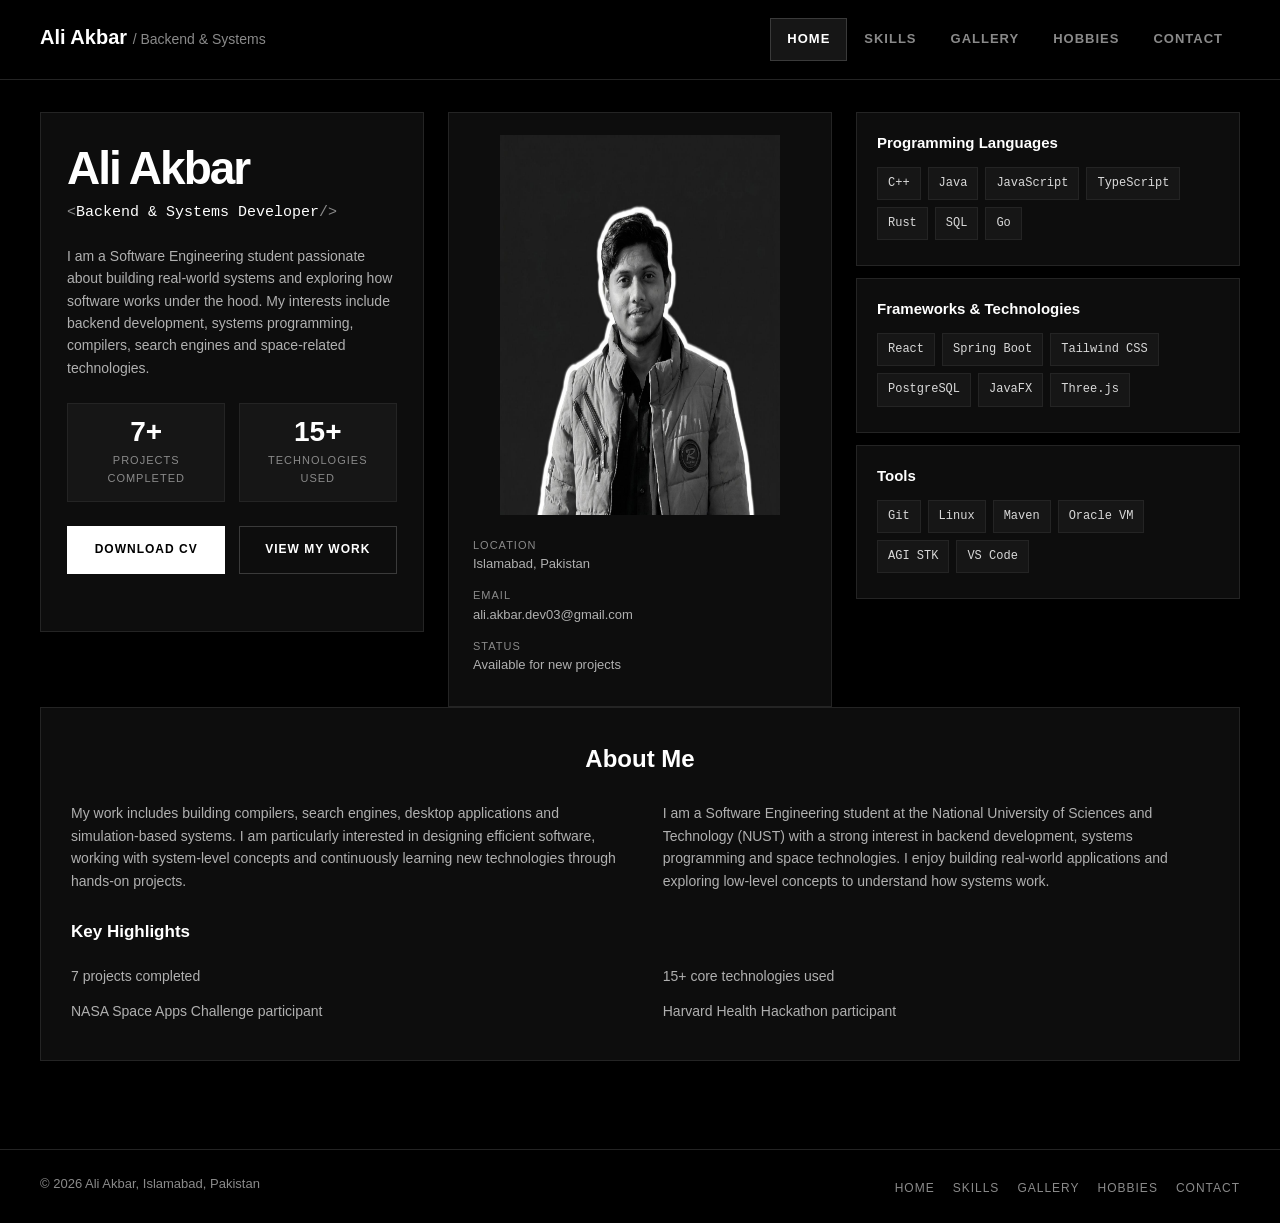
==== index.html @ ae9a6fcc "Personal portfolio with external CSS, float layout and GitHub Pages structure" ====
<!DOCTYPE html>
<html lang="en">
<head>
  <meta charset="UTF-8">
  <meta name="viewport" content="width=device-width, initial-scale=1.0">
  <title>Ali Akbar, Backend and Systems Developer</title>
  <meta name="description" content="Portfolio of Ali Akbar, a Software Engineering student at NUST working on backend systems, compilers, search engines and space technologies.">
  <meta name="author" content="Ali Akbar">
  <link rel="icon" href="images/favicon.png">
  <link rel="stylesheet" href="css/style.css">
</head>
<body>

  <header class="site-header">
    <div class="container clearfix">
      <a class="site-title" href="index.html">Ali Akbar <span>/ Backend &amp; Systems</span></a>
      <nav>
        <ul class="nav-menu">
          <li><a href="index.html" class="active">Home</a></li>
          <li><a href="skills.html">Skills</a></li>
          <li><a href="gallery.html">Gallery</a></li>
          <li><a href="hobbies.html">Hobbies</a></li>
          <li><a href="contact.html">Contact</a></li>
        </ul>
      </nav>
    </div>
  </header>

  <div class="main">
    <div class="container">

      <div class="clearfix">

        <div class="card hero-col hero-intro">
          <h1 class="hero-name">Ali Akbar</h1>
          <p class="hero-role">
            <span class="bracket">&lt;</span>Backend &amp; Systems Developer<span class="bracket">/&gt;</span>
          </p>
          <p class="hero-about">
            I am a Software Engineering student passionate about building real-world systems and exploring how
            software works under the hood. My interests include backend development, systems programming,
            compilers, search engines and space-related technologies.
          </p>

          <div class="clearfix">
            <div class="stat-box">
              <span class="stat-number">7+</span>
              <span class="stat-caption">Projects Completed</span>
            </div>
            <div class="stat-box stat-box-last">
              <span class="stat-number">15+</span>
              <span class="stat-caption">Technologies Used</span>
            </div>
          </div>

          <div class="hero-buttons clearfix">
            <a class="btn btn-solid" href="assets/resume.pdf" target="_blank">Download CV</a>
            <a class="btn btn-hollow btn-last" href="gallery.html">View My Work</a>
          </div>
        </div>

        <div class="card hero-col">
          <div class="photo-frame">
            <img src="images/profile.jpg" alt="Photograph of Ali Akbar" width="280" height="380">
          </div>
          <ul class="fact-list">
            <li>
              <span class="fact-label">Location</span>
              Islamabad, Pakistan
            </li>
            <li>
              <span class="fact-label">Email</span>
              <a href="mailto:ali.akbar.dev03@gmail.com">ali.akbar.dev03@gmail.com</a>
            </li>
            <li>
              <span class="fact-label">Status</span>
              Available for new projects
            </li>
          </ul>
        </div>

        <div class="hero-col hero-col-last">
        <div class="card skill-box">
          <h3>Programming Languages</h3>
          <ul class="tag-list clearfix">
            <li>C++</li>
            <li>Java</li>
            <li>JavaScript</li>
            <li>TypeScript</li>
            <li>Rust</li>
            <li>SQL</li>
            <li>Go</li>
          </ul>
        </div>
        <div class="card skill-box">
          <h3>Frameworks &amp; Technologies</h3>
          <ul class="tag-list clearfix">
            <li>React</li>
            <li>Spring Boot</li>
            <li>Tailwind CSS</li>
            <li>PostgreSQL</li>
            <li>JavaFX</li>
            <li>Three.js</li>
          </ul>
        </div>
        <div class="card skill-box skill-box-last">
          <h3>Tools</h3>
          <ul class="tag-list clearfix">
            <li>Git</li>
            <li>Linux</li>
            <li>Maven</li>
            <li>Oracle VM</li>
            <li>AGI STK</li>
            <li>VS Code</li>
          </ul>
        </div>
        </div>

      </div>

      <div class="card about-card">
        <h2>About Me</h2>

        <div class="clearfix">
          <p class="about-col">
            My work includes building compilers, search engines, desktop applications and simulation-based
            systems. I am particularly interested in designing efficient software, working with system-level
            concepts and continuously learning new technologies through hands-on projects.
          </p>
          <p class="about-col about-col-last">
            I am a Software Engineering student at the National University of Sciences and Technology (NUST)
            with a strong interest in backend development, systems programming and space technologies. I enjoy
            building real-world applications and exploring low-level concepts to understand how systems work.
          </p>
        </div>

        <h3 class="about-sub">Key Highlights</h3>
        <ul class="highlight-list clearfix">
          <li>7 projects completed</li>
          <li>15+ core technologies used</li>
          <li>NASA Space Apps Challenge participant</li>
          <li>Harvard Health Hackathon participant</li>
        </ul>
      </div>


    </div>
  </div>

  <footer class="site-footer">
    <div class="container clearfix">
      <p class="footer-text">&copy; 2026 Ali Akbar, Islamabad, Pakistan</p>
      <ul class="footer-links">
          <li><a href="index.html">Home</a></li>
          <li><a href="skills.html">Skills</a></li>
          <li><a href="gallery.html">Gallery</a></li>
          <li><a href="hobbies.html">Hobbies</a></li>
          <li><a href="contact.html">Contact</a></li>
      </ul>
    </div>
  </footer>

</body>
</html>
---- css/style.css ----
/* Personal Portfolio
   Ali Akbar - 512234 - Section SE-15-A
   CS344 Web Engineering, Lab 3 */

/* Reset And Base */

* {
  margin: 0;
  padding: 0;
  box-sizing: border-box;
}

body {
  background-color: #000000;
  color: #e8e8e8;
  font-family: "Segoe UI", Tahoma, Helvetica, Arial, sans-serif;
  font-size: 16px;
  line-height: 1.6;
}

a {
  color: #ffffff;
}

img {
  display: block;
  max-width: 100%;
}

.clearfix::after {
  content: "";
  display: block;
  clear: both;
}

.container {
  width: 94%;
  max-width: 1200px;
  margin: 0 auto;
}


/* Horizontal Navigation Menu */

.site-header {
  background-color: #000000;
  border-bottom: 1px solid #242424;
  padding: 18px 0;
}

.site-title {
  float: left;
  font-size: 20px;
  font-weight: bold;
  color: #ffffff;
  text-decoration: none;
  line-height: 38px;
}

.site-title span {
  color: #8a8a8a;
  font-size: 14px;
  font-weight: normal;
}

.nav-menu {
  float: right;
  list-style-type: none;
}

.nav-menu li {
  float: left;
}

.nav-menu li a {
  display: block;
  padding: 10px 16px;
  font-size: 13px;
  font-weight: bold;
  letter-spacing: 1px;
  text-transform: uppercase;
  color: #8a8a8a;
  text-decoration: none;
  border: 1px solid transparent;
}

.nav-menu li a:hover {
  color: #ffffff;
}

.nav-menu li a.active {
  color: #ffffff;
  background-color: #161616;
  border-color: #3a3a3a;
}


/* Shared Building Blocks */

.main {
  padding: 32px 0 48px 0;
}

.card {
  background-color: #0d0d0d;
  border: 1px solid #242424;
}

.panel {
  background-color: #0a0a0a;
  border: 1px solid #242424;
  padding: 44px 28px;
  margin-bottom: 24px;
}

.page-head {
  padding: 40px 32px;
  margin-bottom: 24px;
}

.page-head h1 {
  font-size: 44px;
  font-weight: bold;
  color: #ffffff;
  letter-spacing: -1px;
  margin-bottom: 12px;
}

.page-head p {
  font-size: 16px;
  color: #b0b0b0;
  max-width: 680px;
}

.section-title {
  font-size: 26px;
  font-weight: bold;
  color: #ffffff;
  margin-bottom: 26px;
}

.btn {
  display: inline-block;
  padding: 13px 22px;
  font-size: 12px;
  font-weight: bold;
  letter-spacing: 1px;
  text-transform: uppercase;
  text-decoration: none;
  text-align: center;
  border: 1px solid #3a3a3a;
}

.btn-solid {
  background-color: #ffffff;
  color: #000000;
  border-color: #ffffff;
}

.btn-hollow {
  background-color: transparent;
  color: #ffffff;
}

.btn-hollow:hover {
  background-color: #161616;
}

.tag-list {
  list-style-type: none;
}

.tag-list li {
  float: left;
  margin: 0 7px 7px 0;
  padding: 6px 10px;
  font-family: "Courier New", Courier, monospace;
  font-size: 12px;
  color: #d9d9d9;
  background-color: #161616;
  border: 1px solid #242424;
}


/* Home Page */

.hero-col {
  float: left;
  width: 32%;
  min-height: 520px;
  margin-right: 2%;
}

.hero-col-last {
  margin-right: 0;
}

.hero-intro {
  padding: 32px 26px;
}

.hero-name {
  font-size: 46px;
  font-weight: bold;
  color: #ffffff;
  line-height: 1;
  letter-spacing: -2px;
  margin-bottom: 10px;
}

.hero-role {
  font-family: "Courier New", Courier, monospace;
  font-size: 15px;
  color: #ffffff;
  margin-bottom: 20px;
}

.hero-role .bracket {
  color: #8a8a8a;
}

.hero-about {
  font-size: 14px;
  color: #b0b0b0;
  margin-bottom: 24px;
}

.stat-box {
  float: left;
  width: 48%;
  margin-right: 4%;
  padding: 14px 10px;
  text-align: center;
  background-color: #161616;
  border: 1px solid #242424;
}

.stat-box-last {
  margin-right: 0;
}

.stat-number {
  display: block;
  font-size: 28px;
  font-weight: bold;
  color: #ffffff;
  line-height: 1;
}

.stat-caption {
  display: block;
  margin-top: 6px;
  font-size: 11px;
  letter-spacing: 1px;
  text-transform: uppercase;
  color: #8a8a8a;
}

.hero-buttons {
  margin-top: 24px;
}

.hero-buttons .btn {
  float: left;
  width: 48%;
  margin-right: 4%;
}

.hero-buttons .btn-last {
  margin-right: 0;
}

.photo-frame {
  padding: 22px 22px 10px 22px;
  text-align: center;
}

.photo-frame img {
  margin: 0 auto;
  width: 100%;
  max-width: 280px;
}

.fact-list {
  list-style-type: none;
  padding: 6px 24px 24px 24px;
}

.fact-list li {
  font-size: 13px;
  color: #b0b0b0;
  padding: 6px 0;
}

.fact-list li a {
  color: #b0b0b0;
  text-decoration: none;
}

.fact-list li a:hover {
  color: #ffffff;
}

.fact-label {
  display: block;
  font-size: 11px;
  letter-spacing: 1px;
  text-transform: uppercase;
  color: #8a8a8a;
}

.skill-box {
  padding: 18px 20px;
  margin-bottom: 12px;
}

.skill-box-last {
  margin-bottom: 0;
}

.skill-box h3 {
  font-size: 15px;
  color: #ffffff;
  margin-bottom: 12px;
}

.about-card {
  padding: 32px 30px;
}

.about-card h2 {
  font-size: 24px;
  color: #ffffff;
  text-align: center;
  margin-bottom: 24px;
}

.about-col {
  float: left;
  width: 48%;
  margin-right: 4%;
  font-size: 14px;
  color: #b0b0b0;
}

.about-col-last {
  margin-right: 0;
}

.about-sub {
  clear: both;
  padding-top: 26px;
  font-size: 17px;
  color: #ffffff;
  margin-bottom: 14px;
}

.highlight-list {
  list-style-type: none;
}

.highlight-list li {
  float: left;
  width: 48%;
  margin-right: 4%;
  padding: 6px 0;
  font-size: 14px;
  color: #b0b0b0;
}

.highlight-list li:nth-child(even) {
  margin-right: 0;
}


/* Skills Page */

.skill-panel {
  float: left;
  width: 49%;
  margin: 0 2% 22px 0;
  padding: 26px 24px;
}

.skill-panel-right {
  margin-right: 0;
}

.skill-panel h2 {
  font-size: 19px;
  color: #ffffff;
  margin-bottom: 20px;
}

.meter {
  margin-bottom: 16px;
}

.meter-name {
  float: left;
  font-size: 14px;
  font-weight: bold;
  color: #ffffff;
}

.meter-level {
  float: right;
  font-family: "Courier New", Courier, monospace;
  font-size: 11px;
  letter-spacing: 1px;
  text-transform: uppercase;
  color: #8a8a8a;
}

.meter-track {
  clear: both;
  height: 8px;
  margin-top: 8px;
  background-color: #161616;
  border: 1px solid #242424;
}

.meter-fill {
  height: 100%;
  background-color: #ffffff;
}

.fill-55 { width: 55%; }
.fill-60 { width: 60%; }
.fill-65 { width: 65%; }
.fill-70 { width: 70%; }
.fill-75 { width: 75%; }
.fill-80 { width: 80%; }
.fill-85 { width: 85%; }
.fill-90 { width: 90%; }


/* Gallery Page */

.gallery-item {
  float: left;
  width: 32%;
  margin: 0 2% 22px 0;
}

.gallery-item:nth-child(3n) {
  margin-right: 0;
}

.gallery-item:nth-child(3n + 1) {
  clear: left;
}

.gallery-item img {
  width: 100%;
  height: 190px;
  object-fit: cover;
  border-bottom: 1px solid #242424;
}

.gallery-caption {
  padding: 20px;
}

.gallery-category {
  font-family: "Courier New", Courier, monospace;
  font-size: 11px;
  letter-spacing: 2px;
  text-transform: uppercase;
  color: #8a8a8a;
  margin-bottom: 8px;
}

.gallery-caption h2 {
  font-size: 17px;
  color: #ffffff;
  margin-bottom: 10px;
}

.gallery-caption p {
  font-size: 13px;
  color: #b0b0b0;
  margin-bottom: 16px;
}

.gallery-links {
  list-style-type: none;
}

.gallery-links li {
  float: left;
  margin: 0 8px 8px 0;
}

.gallery-links li a {
  display: block;
  padding: 8px 12px;
  font-size: 11px;
  font-weight: bold;
  letter-spacing: 1px;
  text-transform: uppercase;
  color: #ffffff;
  text-decoration: none;
  border: 1px solid #3a3a3a;
}

.gallery-links li a:hover {
  background-color: #161616;
}


/* Hobbies Page */

.hobby {
  clear: both;
  padding: 28px 26px;
  margin-bottom: 24px;
}

.hobby-body {
  overflow: hidden;
}

.hobby h2 {
  font-size: 26px;
  color: #ffffff;
  margin-bottom: 14px;
}

.hobby-photo-left {
  float: left;
  width: 42%;
  margin: 4px 26px 14px 0;
}

.hobby-photo-right {
  float: right;
  width: 42%;
  margin: 4px 0 14px 26px;
}

.hobby-photo-left img,
.hobby-photo-right img {
  width: 100%;
  height: 340px;
  object-fit: cover;
  border: 1px solid #242424;
}

.hobby p {
  font-size: 14px;
  color: #b0b0b0;
  margin-bottom: 14px;
}

.hobby-facts {
  list-style-type: none;
  margin-top: 6px;
}

.hobby-facts li {
  font-size: 13px;
  color: #b0b0b0;
  padding: 7px 0;
  border-top: 1px solid #242424;
}

.hobby-facts strong {
  color: #ffffff;
}


/* Contact Page */

.contact-card {
  width: 72%;
  margin: 0 auto;
  padding: 34px 32px;
}

.contact-card h2 {
  font-size: 28px;
  color: #ffffff;
  margin-bottom: 10px;
}

.contact-lead {
  font-size: 15px;
  color: #b0b0b0;
  margin-bottom: 26px;
}

.contact-detail {
  float: left;
  width: 48%;
  margin: 0 4% 20px 0;
}

.contact-detail-right {
  margin-right: 0;
}

.contact-detail h3 {
  font-size: 12px;
  letter-spacing: 1px;
  text-transform: uppercase;
  color: #ffffff;
  margin-bottom: 4px;
}

.contact-detail p,
.contact-detail a {
  font-size: 14px;
  color: #b0b0b0;
  text-decoration: none;
}

.contact-detail a:hover {
  color: #ffffff;
}

.contact-cv {
  clear: both;
  display: block;
  width: 100%;
  margin-bottom: 26px;
}

.social-list {
  list-style-type: none;
}

.social-list li {
  float: left;
  margin: 0 10px 10px 0;
}

.social-list li a {
  display: block;
  padding: 14px 18px;
  font-size: 14px;
  font-weight: bold;
  color: #d9d9d9;
  text-decoration: none;
  background-color: #161616;
  border: 1px solid #242424;
}

.social-list li a:hover {
  color: #ffffff;
  border-color: #3a3a3a;
}

.social-list img {
  float: left;
  width: 18px;
  height: 18px;
  margin-right: 9px;
  filter: invert(100%);
}


/* Footer */

.site-footer {
  border-top: 1px solid #242424;
  padding: 24px 0;
  margin-top: 40px;
}

.footer-text {
  float: left;
  font-size: 13px;
  color: #8a8a8a;
}

.footer-links {
  float: right;
  list-style-type: none;
}

.footer-links li {
  float: left;
  margin-left: 18px;
}

.footer-links li a {
  font-size: 12px;
  letter-spacing: 1px;
  text-transform: uppercase;
  color: #8a8a8a;
  text-decoration: none;
}

.footer-links li a:hover {
  color: #ffffff;
}


/* Responsive Rules */

@media screen and (max-width: 980px) {
  .hobby-body {
    overflow: visible;
  }

  .hero-col,
  .skill-panel,
  .gallery-item,
  .about-col,
  .contact-detail {
    float: none;
    width: 100%;
    margin-right: 0;
    min-height: 0;
  }

  .hero-col,
  .skill-panel,
  .gallery-item {
    margin-bottom: 22px;
  }

  .contact-card {
    width: 100%;
  }

  .hobby-photo-left,
  .hobby-photo-right {
    float: none;
    width: 100%;
    margin: 0 0 18px 0;
  }

  .page-head h1 {
    font-size: 34px;
  }
}

@media screen and (max-width: 640px) {
  .site-title,
  .nav-menu,
  .footer-text,
  .footer-links {
    float: none;
  }

  .nav-menu {
    margin-top: 12px;
  }

  .nav-menu li a {
    padding: 9px 11px;
    font-size: 12px;
  }

  .footer-links {
    margin-top: 10px;
  }

  .footer-links li {
    margin: 0 18px 0 0;
  }

  .highlight-list li,
  .hero-buttons .btn,
  .stat-box {
    float: none;
    width: 100%;
    margin-right: 0;
  }

  .hero-buttons .btn {
    margin-bottom: 10px;
  }

  .stat-box {
    margin-bottom: 10px;
  }
}
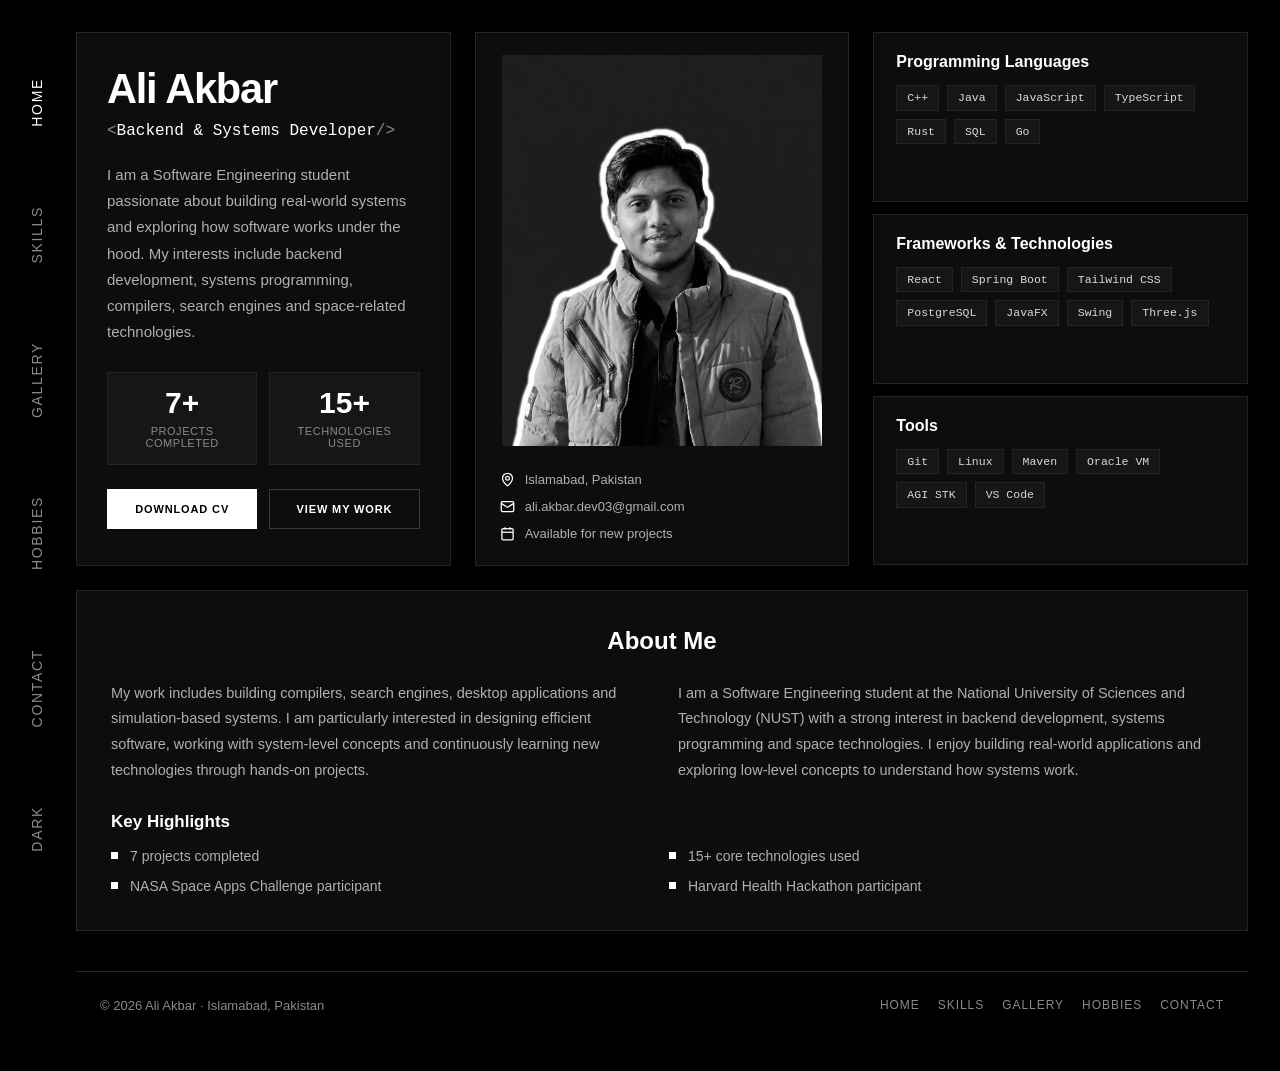
==== commit f4e5561c: "Restore Lab 2 layout with stylesheet moved to css/style.css" ====
--- a/index.html
+++ b/index.html
@@ -1,133 +1,157 @@
 <!DOCTYPE html>
-<html lang="en">
+<html lang="en" data-theme="dark">
 <head>
   <meta charset="UTF-8">
   <meta name="viewport" content="width=device-width, initial-scale=1.0">
-  <title>Ali Akbar, Backend and Systems Developer</title>
-  <meta name="description" content="Portfolio of Ali Akbar, a Software Engineering student at NUST working on backend systems, compilers, search engines and space technologies.">
+  <title>Ali Akbar - Backend &amp; Systems Developer</title>
+  <meta name="description" content="Portfolio of Ali Akbar, Software Engineering student at NUST working on backend systems, compilers, search engines and space technologies.">
   <meta name="author" content="Ali Akbar">
-  <link rel="icon" href="images/favicon.png">
+  <link rel="icon" href="images/portfolio.png">
   <link rel="stylesheet" href="css/style.css">
+  <script>
+    (function () {
+      try {
+        var saved = localStorage.getItem('portfolio-theme');
+        var theme = (saved === 'light' || saved === 'dark') ? saved : 'dark';
+        document.documentElement.setAttribute('data-theme', theme);
+      } catch (e) {
+        document.documentElement.setAttribute('data-theme', 'dark');
+      }
+    })();
+  </script>
 </head>
 <body>
+  <nav class="side-nav" aria-label="Main navigation">
+      <a href="index.html" class="active">Home</a>
+      <a href="skills.html">Skills</a>
+      <a href="gallery.html">Gallery</a>
+      <a href="hobbies.html">Hobbies</a>
+      <a href="contact.html">Contact</a>
+    <button type="button" class="theme-toggle-side" onclick="toggleTheme()"
+            aria-label="Toggle light and dark mode" data-theme-label>Dark</button>
+  </nav>
 
-  <header class="site-header">
-    <div class="container clearfix">
-      <a class="site-title" href="index.html">Ali Akbar <span>/ Backend &amp; Systems</span></a>
-      <nav>
-        <ul class="nav-menu">
-          <li><a href="index.html" class="active">Home</a></li>
-          <li><a href="skills.html">Skills</a></li>
-          <li><a href="gallery.html">Gallery</a></li>
-          <li><a href="hobbies.html">Hobbies</a></li>
-          <li><a href="contact.html">Contact</a></li>
-        </ul>
-      </nav>
+  <nav class="dock-nav" aria-label="Main navigation">
+    <div class="dock-inner">
+        <a href="index.html" class="active">Home</a>
+        <a href="skills.html">Skills</a>
+        <a href="gallery.html">Gallery</a>
+        <a href="hobbies.html">Hobbies</a>
+        <a href="contact.html">Contact</a>
+      <button type="button" onclick="toggleTheme()"
+              aria-label="Toggle light and dark mode" data-theme-label>Dark</button>
     </div>
-  </header>
+  </nav>
 
-  <div class="main">
-    <div class="container">
+  <main class="main">
+      <section id="about">
+        <div class="card hero-left">
+          <div>
+            <h1 class="hero-name">Ali Akbar</h1>
+            <p class="hero-tag">
+              <span class="text-tech">&lt;</span><span class="role">Backend &amp; Systems Developer</span><span class="text-tech">/&gt;</span>
+            </p>
+            <p class="hero-desc">
+              I am a Software Engineering student passionate about building real-world systems and exploring how
+              software works under the hood. My interests include backend development, systems programming,
+              compilers, search engines and space-related technologies.
+            </p>
 
-      <div class="clearfix">
-
-        <div class="card hero-col hero-intro">
-          <h1 class="hero-name">Ali Akbar</h1>
-          <p class="hero-role">
-            <span class="bracket">&lt;</span>Backend &amp; Systems Developer<span class="bracket">/&gt;</span>
-          </p>
-          <p class="hero-about">
-            I am a Software Engineering student passionate about building real-world systems and exploring how
-            software works under the hood. My interests include backend development, systems programming,
-            compilers, search engines and space-related technologies.
-          </p>
-
-          <div class="clearfix">
-            <div class="stat-box">
-              <span class="stat-number">7+</span>
-              <span class="stat-caption">Projects Completed</span>
-            </div>
-            <div class="stat-box stat-box-last">
-              <span class="stat-number">15+</span>
-              <span class="stat-caption">Technologies Used</span>
+            <div class="hero-stats">
+              <div class="stat-box">
+                <span class="stat-num">7+</span>
+                <div class="stat-label">Projects Completed</div>
+              </div>
+              <div class="stat-box">
+                <span class="stat-num">15+</span>
+                <div class="stat-label">Technologies Used</div>
+              </div>
             </div>
           </div>
 
-          <div class="hero-buttons clearfix">
-            <a class="btn btn-solid" href="assets/resume.pdf" target="_blank">Download CV</a>
-            <a class="btn btn-hollow btn-last" href="gallery.html">View My Work</a>
+          <div class="hero-btns">
+            <a href="assets/resume.pdf" target="_blank" rel="noopener noreferrer" class="btn-primary">Download CV</a>
+            <a href="gallery.html" class="btn-outline">View My Work</a>
           </div>
         </div>
 
-        <div class="card hero-col">
-          <div class="photo-frame">
-            <img src="images/profile.jpg" alt="Photograph of Ali Akbar" width="280" height="380">
+        <div class="card hero-center">
+          <div class="hero-photo-area">
+            <img src="images/profilepic.jpeg" alt="Ali Akbar" class="hero-photo hero-photo-dark" width="270" height="370">
+            <img src="images/profilepic-Photoroom.png" alt="Ali Akbar" class="hero-photo hero-photo-light" width="270" height="370">
           </div>
-          <ul class="fact-list">
-            <li>
-              <span class="fact-label">Location</span>
-              Islamabad, Pakistan
-            </li>
-            <li>
-              <span class="fact-label">Email</span>
+          <div class="hero-info">
+            <div class="info-row">
+              <svg width="15" height="15" viewBox="0 0 24 24" fill="none" stroke="currentColor" stroke-width="2">
+                <path d="M20 10c0 4.993-5.539 10.193-7.399 11.799a1 1 0 0 1-1.202 0C9.539 20.193 4 14.993 4 10a8 8 0 0 1 16 0"/>
+                <circle cx="12" cy="10" r="3"/>
+              </svg>
+              <span>Islamabad, Pakistan</span>
+            </div>
+            <div class="info-row">
+              <svg width="15" height="15" viewBox="0 0 24 24" fill="none" stroke="currentColor" stroke-width="2">
+                <rect width="20" height="16" x="2" y="4" rx="2"/><path d="m22 7-8.97 5.7a1.94 1.94 0 0 1-2.06 0L2 7"/>
+              </svg>
               <a href="mailto:ali.akbar.dev03@gmail.com">ali.akbar.dev03@gmail.com</a>
-            </li>
-            <li>
-              <span class="fact-label">Status</span>
-              Available for new projects
-            </li>
-          </ul>
+            </div>
+            <div class="info-row">
+              <svg width="15" height="15" viewBox="0 0 24 24" fill="none" stroke="currentColor" stroke-width="2">
+                <path d="M8 2v4"/><path d="M16 2v4"/><rect width="18" height="18" x="3" y="4" rx="2"/><path d="M3 10h18"/>
+              </svg>
+              <span>Available for new projects</span>
+            </div>
+          </div>
         </div>
 
-        <div class="hero-col hero-col-last">
-        <div class="card skill-box">
+        <div class="hero-right">
+        <div class="card skill-card">
           <h3>Programming Languages</h3>
-          <ul class="tag-list clearfix">
-            <li>C++</li>
-            <li>Java</li>
-            <li>JavaScript</li>
-            <li>TypeScript</li>
-            <li>Rust</li>
-            <li>SQL</li>
-            <li>Go</li>
-          </ul>
+          <div class="tags">
+            <span class="tag">C++</span>
+            <span class="tag">Java</span>
+            <span class="tag">JavaScript</span>
+            <span class="tag">TypeScript</span>
+            <span class="tag">Rust</span>
+            <span class="tag">SQL</span>
+            <span class="tag">Go</span>
+          </div>
         </div>
-        <div class="card skill-box">
+        <div class="card skill-card">
           <h3>Frameworks &amp; Technologies</h3>
-          <ul class="tag-list clearfix">
-            <li>React</li>
-            <li>Spring Boot</li>
-            <li>Tailwind CSS</li>
-            <li>PostgreSQL</li>
-            <li>JavaFX</li>
-            <li>Three.js</li>
-          </ul>
+          <div class="tags">
+            <span class="tag">React</span>
+            <span class="tag">Spring Boot</span>
+            <span class="tag">Tailwind CSS</span>
+            <span class="tag">PostgreSQL</span>
+            <span class="tag">JavaFX</span>
+            <span class="tag">Swing</span>
+            <span class="tag">Three.js</span>
+          </div>
         </div>
-        <div class="card skill-box skill-box-last">
+        <div class="card skill-card">
           <h3>Tools</h3>
-          <ul class="tag-list clearfix">
-            <li>Git</li>
-            <li>Linux</li>
-            <li>Maven</li>
-            <li>Oracle VM</li>
-            <li>AGI STK</li>
-            <li>VS Code</li>
-          </ul>
+          <div class="tags">
+            <span class="tag">Git</span>
+            <span class="tag">Linux</span>
+            <span class="tag">Maven</span>
+            <span class="tag">Oracle VM</span>
+            <span class="tag">AGI STK</span>
+            <span class="tag">VS Code</span>
+          </div>
         </div>
         </div>
+      </section>
 
-      </div>
-
-      <div class="card about-card">
+      <section class="card about-card">
         <h2>About Me</h2>
 
-        <div class="clearfix">
-          <p class="about-col">
+        <div class="about-columns">
+          <p class="about-text">
             My work includes building compilers, search engines, desktop applications and simulation-based
             systems. I am particularly interested in designing efficient software, working with system-level
             concepts and continuously learning new technologies through hands-on projects.
           </p>
-          <p class="about-col about-col-last">
+          <p class="about-text">
             I am a Software Engineering student at the National University of Sciences and Technology (NUST)
             with a strong interest in backend development, systems programming and space technologies. I enjoy
             building real-world applications and exploring low-level concepts to understand how systems work.
@@ -135,30 +159,41 @@
         </div>
 
         <h3 class="about-sub">Key Highlights</h3>
-        <ul class="highlight-list clearfix">
-          <li>7 projects completed</li>
-          <li>15+ core technologies used</li>
-          <li>NASA Space Apps Challenge participant</li>
-          <li>Harvard Health Hackathon participant</li>
-        </ul>
-      </div>
+        <div class="about-grid">
+            <div class="about-item"><span class="about-dot"></span><span>7 projects completed</span></div>
+            <div class="about-item"><span class="about-dot"></span><span>15+ core technologies used</span></div>
+            <div class="about-item"><span class="about-dot"></span><span>NASA Space Apps Challenge participant</span></div>
+            <div class="about-item"><span class="about-dot"></span><span>Harvard Health Hackathon participant</span></div>
+        </div>
+      </section>
 
 
-    </div>
-  </div>
+      <footer class="site-footer">
+        <p>&copy; 2026 Ali Akbar &middot; Islamabad, Pakistan</p>
+        <div class="footer-links">
+          <a href="index.html">Home</a>
+          <a href="skills.html">Skills</a>
+          <a href="gallery.html">Gallery</a>
+          <a href="hobbies.html">Hobbies</a>
+          <a href="contact.html">Contact</a>
+        </div>
+      </footer>
+  </main>
 
-  <footer class="site-footer">
-    <div class="container clearfix">
-      <p class="footer-text">&copy; 2026 Ali Akbar, Islamabad, Pakistan</p>
-      <ul class="footer-links">
-          <li><a href="index.html">Home</a></li>
-          <li><a href="skills.html">Skills</a></li>
-          <li><a href="gallery.html">Gallery</a></li>
-          <li><a href="hobbies.html">Hobbies</a></li>
-          <li><a href="contact.html">Contact</a></li>
-      </ul>
-    </div>
-  </footer>
-
+  <script>
+    function paintThemeLabels() {
+      var light = document.documentElement.getAttribute('data-theme') === 'light';
+      var nodes = document.querySelectorAll('[data-theme-label]');
+      for (var i = 0; i < nodes.length; i++) { nodes[i].textContent = light ? 'Light' : 'Dark'; }
+    }
+    function toggleTheme() {
+      var light = document.documentElement.getAttribute('data-theme') === 'light';
+      var next = light ? 'dark' : 'light';
+      document.documentElement.setAttribute('data-theme', next);
+      try { localStorage.setItem('portfolio-theme', next); } catch (e) {}
+      paintThemeLabels();
+    }
+    paintThemeLabels();
+  </script>
 </body>
 </html>
--- a/css/style.css
+++ b/css/style.css
@@ -2,428 +2,338 @@
    Ali Akbar - 512234 - Section SE-15-A
    CS344 Web Engineering, Lab 3 */
 
-/* Reset And Base */
-
-* {
-  margin: 0;
-  padding: 0;
-  box-sizing: border-box;
+
+*, *::before, *::after { box-sizing: border-box; margin: 0; padding: 0; }
+
+:root {
+  --bg: #000000;
+  --panel: #0a0a0a;
+  --card: #0d0d0d;
+  --border: #242424;
+  --border-strong: #3a3a3a;
+  --text: #e8e8e8;
+  --muted: #8a8a8a;
+  --soft: #b0b0b0;
+  --white: #ffffff;
+  --accent: #ffffff;
+  --chip-bg: #161616;
+  --chip-fg: #d9d9d9;
+  --btn-fg: #000000;
+}
+
+:root[data-theme="light"] {
+  --bg: #f3f5f8;
+  --panel: #ffffff;
+  --card: #ffffff;
+  --border: #dfe4ec;
+  --border-strong: #b9c2cf;
+  --text: #111827;
+  --muted: #5f6773;
+  --soft: #4b5563;
+  --white: #111827;
+  --accent: #111827;
+  --chip-bg: #eef1f6;
+  --chip-fg: #1f2937;
+  --btn-fg: #ffffff;
 }
 
 body {
-  background-color: #000000;
-  color: #e8e8e8;
-  font-family: "Segoe UI", Tahoma, Helvetica, Arial, sans-serif;
-  font-size: 16px;
-  line-height: 1.6;
-}
-
-a {
-  color: #ffffff;
-}
-
-img {
-  display: block;
-  max-width: 100%;
-}
-
-.clearfix::after {
-  content: "";
-  display: block;
-  clear: both;
-}
-
-.container {
-  width: 94%;
-  max-width: 1200px;
-  margin: 0 auto;
-}
-
-
-/* Horizontal Navigation Menu */
-
-.site-header {
-  background-color: #000000;
-  border-bottom: 1px solid #242424;
-  padding: 18px 0;
-}
-
-.site-title {
-  float: left;
-  font-size: 20px;
-  font-weight: bold;
-  color: #ffffff;
-  text-decoration: none;
-  line-height: 38px;
-}
-
-.site-title span {
-  color: #8a8a8a;
-  font-size: 14px;
-  font-weight: normal;
-}
-
-.nav-menu {
-  float: right;
-  list-style-type: none;
-}
-
-.nav-menu li {
-  float: left;
-}
-
-.nav-menu li a {
-  display: block;
-  padding: 10px 16px;
-  font-size: 13px;
-  font-weight: bold;
-  letter-spacing: 1px;
-  text-transform: uppercase;
-  color: #8a8a8a;
-  text-decoration: none;
-  border: 1px solid transparent;
-}
-
-.nav-menu li a:hover {
-  color: #ffffff;
-}
-
-.nav-menu li a.active {
-  color: #ffffff;
-  background-color: #161616;
-  border-color: #3a3a3a;
-}
-
-
-/* Shared Building Blocks */
-
-.main {
-  padding: 32px 0 48px 0;
-}
-
-.card {
-  background-color: #0d0d0d;
-  border: 1px solid #242424;
-}
-
-.panel {
-  background-color: #0a0a0a;
-  border: 1px solid #242424;
-  padding: 44px 28px;
-  margin-bottom: 24px;
-}
-
-.page-head {
-  padding: 40px 32px;
-  margin-bottom: 24px;
-}
-
-.page-head h1 {
-  font-size: 44px;
-  font-weight: bold;
-  color: #ffffff;
-  letter-spacing: -1px;
-  margin-bottom: 12px;
-}
-
-.page-head p {
-  font-size: 16px;
-  color: #b0b0b0;
-  max-width: 680px;
-}
-
-.section-title {
-  font-size: 26px;
-  font-weight: bold;
-  color: #ffffff;
-  margin-bottom: 26px;
-}
-
-.btn {
-  display: inline-block;
-  padding: 13px 22px;
-  font-size: 12px;
-  font-weight: bold;
-  letter-spacing: 1px;
-  text-transform: uppercase;
-  text-decoration: none;
-  text-align: center;
-  border: 1px solid #3a3a3a;
-}
-
-.btn-solid {
-  background-color: #ffffff;
-  color: #000000;
-  border-color: #ffffff;
-}
-
-.btn-hollow {
-  background-color: transparent;
-  color: #ffffff;
-}
-
-.btn-hollow:hover {
-  background-color: #161616;
-}
-
-.tag-list {
-  list-style-type: none;
-}
-
-.tag-list li {
-  float: left;
-  margin: 0 7px 7px 0;
-  padding: 6px 10px;
-  font-family: "Courier New", Courier, monospace;
-  font-size: 12px;
-  color: #d9d9d9;
-  background-color: #161616;
-  border: 1px solid #242424;
-}
-
-
-/* Home Page */
-
-.hero-col {
-  float: left;
-  width: 32%;
-  min-height: 520px;
-  margin-right: 2%;
-}
-
-.hero-col-last {
-  margin-right: 0;
-}
-
-.hero-intro {
-  padding: 32px 26px;
-}
-
-.hero-name {
-  font-size: 46px;
-  font-weight: bold;
-  color: #ffffff;
-  line-height: 1;
-  letter-spacing: -2px;
-  margin-bottom: 10px;
-}
-
-.hero-role {
-  font-family: "Courier New", Courier, monospace;
-  font-size: 15px;
-  color: #ffffff;
-  margin-bottom: 20px;
-}
-
-.hero-role .bracket {
-  color: #8a8a8a;
-}
-
-.hero-about {
-  font-size: 14px;
-  color: #b0b0b0;
-  margin-bottom: 24px;
-}
-
-.stat-box {
-  float: left;
-  width: 48%;
-  margin-right: 4%;
-  padding: 14px 10px;
-  text-align: center;
-  background-color: #161616;
-  border: 1px solid #242424;
-}
-
-.stat-box-last {
-  margin-right: 0;
-}
-
-.stat-number {
-  display: block;
-  font-size: 28px;
-  font-weight: bold;
-  color: #ffffff;
-  line-height: 1;
-}
-
-.stat-caption {
-  display: block;
-  margin-top: 6px;
-  font-size: 11px;
-  letter-spacing: 1px;
-  text-transform: uppercase;
-  color: #8a8a8a;
-}
-
-.hero-buttons {
-  margin-top: 24px;
-}
-
-.hero-buttons .btn {
-  float: left;
-  width: 48%;
-  margin-right: 4%;
-}
-
-.hero-buttons .btn-last {
-  margin-right: 0;
-}
-
-.photo-frame {
-  padding: 22px 22px 10px 22px;
-  text-align: center;
-}
-
-.photo-frame img {
-  margin: 0 auto;
-  width: 100%;
-  max-width: 280px;
-}
-
-.fact-list {
-  list-style-type: none;
-  padding: 6px 24px 24px 24px;
-}
-
-.fact-list li {
-  font-size: 13px;
-  color: #b0b0b0;
-  padding: 6px 0;
-}
-
-.fact-list li a {
-  color: #b0b0b0;
-  text-decoration: none;
-}
-
-.fact-list li a:hover {
-  color: #ffffff;
-}
-
-.fact-label {
-  display: block;
-  font-size: 11px;
-  letter-spacing: 1px;
-  text-transform: uppercase;
-  color: #8a8a8a;
-}
-
-.skill-box {
-  padding: 18px 20px;
-  margin-bottom: 12px;
-}
-
-.skill-box-last {
-  margin-bottom: 0;
-}
-
-.skill-box h3 {
-  font-size: 15px;
-  color: #ffffff;
-  margin-bottom: 12px;
-}
-
-.about-card {
-  padding: 32px 30px;
-}
-
-.about-card h2 {
-  font-size: 24px;
-  color: #ffffff;
-  text-align: center;
-  margin-bottom: 24px;
-}
-
-.about-col {
-  float: left;
-  width: 48%;
-  margin-right: 4%;
-  font-size: 14px;
-  color: #b0b0b0;
-}
-
-.about-col-last {
-  margin-right: 0;
-}
-
-.about-sub {
-  clear: both;
-  padding-top: 26px;
-  font-size: 17px;
-  color: #ffffff;
-  margin-bottom: 14px;
-}
-
-.highlight-list {
-  list-style-type: none;
-}
-
-.highlight-list li {
-  float: left;
-  width: 48%;
-  margin-right: 4%;
-  padding: 6px 0;
-  font-size: 14px;
-  color: #b0b0b0;
-}
-
-.highlight-list li:nth-child(even) {
-  margin-right: 0;
-}
-
-
-/* Skills Page */
-
-.skill-panel {
-  float: left;
-  width: 49%;
-  margin: 0 2% 22px 0;
-  padding: 26px 24px;
-}
-
-.skill-panel-right {
-  margin-right: 0;
-}
-
-.skill-panel h2 {
-  font-size: 19px;
-  color: #ffffff;
-  margin-bottom: 20px;
-}
-
-.meter {
-  margin-bottom: 16px;
-}
-
-.meter-name {
-  float: left;
-  font-size: 14px;
-  font-weight: bold;
-  color: #ffffff;
-}
-
-.meter-level {
-  float: right;
-  font-family: "Courier New", Courier, monospace;
-  font-size: 11px;
-  letter-spacing: 1px;
-  text-transform: uppercase;
-  color: #8a8a8a;
-}
-
-.meter-track {
-  clear: both;
-  height: 8px;
-  margin-top: 8px;
-  background-color: #161616;
-  border: 1px solid #242424;
-}
-
-.meter-fill {
-  height: 100%;
-  background-color: #ffffff;
-}
+  background: var(--bg);
+  color: var(--text);
+  font-family: "DM Sans", "Segoe UI", Helvetica, Arial, sans-serif;
+  min-height: 100vh;
+  -webkit-font-smoothing: antialiased;
+}
+a { color: inherit; }
+img { display: block; }
+
+/* ============ VERTICAL SIDE NAVIGATION ============ */
+.side-nav {
+  position: fixed; left: 0; top: 0; height: 100vh; width: 44px; margin: 15px;
+  display: flex; flex-direction: column; align-items: center; justify-content: space-around;
+  padding: 24px 0; z-index: 100; background: var(--bg);
+}
+.side-nav a, .theme-toggle-side {
+  writing-mode: vertical-rl; text-orientation: mixed; transform: rotate(180deg);
+  font-size: 14px; font-weight: 500; letter-spacing: .12em; text-transform: uppercase;
+  color: var(--muted); text-decoration: none; padding: 8px 0;
+  background: transparent; border: 0; cursor: pointer; font-family: inherit;
+}
+.side-nav a:hover, .side-nav a.active, .theme-toggle-side:hover { color: var(--white); }
+
+/* ============ BOTTOM DOCK NAVIGATION (small screens) ============ */
+.dock-nav { position: fixed; bottom: 0; left: 0; right: 0; z-index: 140; display: none;
+            background: var(--bg); border-top: 1px solid var(--border); }
+.dock-inner { display: flex; align-items: stretch; justify-content: center;
+              overflow-x: auto; scrollbar-width: none; }
+.dock-inner::-webkit-scrollbar { display: none; }
+.dock-inner a, .dock-inner button {
+  flex: 1 0 auto; min-width: 70px; padding: 14px 10px; text-align: center;
+  font-size: 11px; font-weight: 600; letter-spacing: .08em; text-transform: uppercase;
+  color: var(--muted); text-decoration: none; background: transparent;
+  border: 0; cursor: pointer; font-family: inherit;
+}
+.dock-inner a.active { color: var(--white); background: var(--chip-bg); }
+
+/* ============ SHELL ============ */
+.main { margin-left: 44px; width: calc(100% - 44px); padding: 32px; }
+.wrap { width: 100%; max-width: 1240px; margin: 0 auto; }
+.card { background: var(--card); border: 1px solid var(--border); }
+.panel { background: var(--panel); border: 1px solid var(--border); padding: 64px 32px; margin-bottom: 24px; }
+
+/* ============ HEADINGS ============ */
+.page-head { max-width: 1240px; margin: 0 auto 24px; padding: 44px 34px; }
+.page-head h1 { font-size: clamp(2.2rem, 4.5vw, 3.2rem); font-weight: 800; letter-spacing: -.02em;
+                color: var(--white); margin-bottom: 14px; }
+.page-head p { font-size: 16px; line-height: 1.75; color: var(--soft); max-width: 70ch; }
+.section-head { margin-bottom: 40px; }
+.section-head h2 { font-size: clamp(1.7rem, 3.2vw, 2.3rem); font-weight: 800; letter-spacing: -.02em;
+                   color: var(--white); margin-bottom: 12px; }
+.section-head p { font-size: 15px; line-height: 1.7; color: var(--soft); max-width: 80ch; }
+
+/* ============ BUTTONS ============ */
+.btn-primary, .btn-outline {
+  padding: 13px 20px; font-size: 11px; font-weight: 700; letter-spacing: .08em;
+  text-transform: uppercase; text-decoration: none; cursor: pointer; font-family: inherit;
+  display: inline-flex; align-items: center; justify-content: center; gap: 8px; border: 1px solid transparent;
+}
+.btn-primary { background: var(--accent); color: var(--btn-fg); border-color: var(--accent); }
+.btn-outline { background: transparent; color: var(--white); border-color: var(--border-strong); }
+.btn-outline:hover { background: var(--chip-bg); }
+
+/* ============ TAGS ============ */
+.tags { display: flex; flex-wrap: wrap; gap: 8px; }
+.tag { background: var(--chip-bg); border: 1px solid var(--border); padding: 6px 10px;
+       font-size: 11.5px; color: var(--chip-fg); line-height: 1;
+       font-family: "Space Mono", "Courier New", monospace; }
+
+/* ============ FOOTER ============ */
+.site-footer {
+  max-width: 1240px; margin: 40px auto 0; padding: 26px 24px;
+  border-top: 1px solid var(--border);
+  display: flex; flex-wrap: wrap; gap: 14px; align-items: center; justify-content: space-between;
+}
+.site-footer p { font-size: 13px; color: var(--muted); }
+.footer-links { display: flex; flex-wrap: wrap; gap: 18px; }
+.footer-links a { font-size: 12px; letter-spacing: .08em; text-transform: uppercase;
+                  color: var(--muted); text-decoration: none; }
+.footer-links a:hover { color: var(--white); }
+
+@media (max-width: 1024px) {
+  .side-nav { display: none; }
+  .dock-nav { display: block; }
+  .main { margin-left: 0; width: 100%; padding: 16px 14px 90px; }
+  .panel { padding: 44px 18px; }
+  .page-head { padding: 32px 22px; }
+  .site-footer { flex-direction: column; align-items: flex-start; }
+}
+
+
+/* Index */
+
+#about { display: grid; grid-template-columns: repeat(12, minmax(0,1fr)); gap: 24px;
+         width: 100%; max-width: 1240px; margin: 0 auto 24px; align-items: stretch; }
+
+.hero-left { grid-column: span 4; padding: 36px 30px; display: flex; flex-direction: column;
+             justify-content: space-between; }
+.hero-name { font-size: clamp(2.6rem, 3vw, 5rem); font-weight: 700; line-height: .98;
+             letter-spacing: -.03em; margin-bottom: 12px; color: var(--white); }
+.hero-tag { font-family: "Space Mono", "Courier New", monospace; font-size: 16px;
+            color: var(--soft); margin-bottom: 22px; }
+.hero-tag .role { color: var(--white); }
+.text-tech { color: var(--muted); }
+.hero-desc { font-size: 15px; line-height: 1.75; color: var(--soft); margin-bottom: 26px; max-width: 44ch; }
+
+.hero-stats { display: grid; grid-template-columns: 1fr 1fr; gap: 12px; margin-bottom: 24px; }
+.stat-box { background: var(--chip-bg); border: 1px solid var(--border); padding: 15px; text-align: center; }
+.stat-num { font-size: 30px; font-weight: 700; color: var(--white); display: block; line-height: 1; }
+.stat-label { font-size: 11px; color: var(--muted); margin-top: 7px;
+              letter-spacing: .05em; text-transform: uppercase; }
+.hero-btns { display: flex; gap: 12px; margin-top: auto; }
+.hero-btns .btn-primary, .hero-btns .btn-outline { flex: 1; }
+
+.hero-center { grid-column: span 4; display: flex; flex-direction: column; }
+.hero-photo-area { flex: 1; display: flex; align-items: center; justify-content: center;
+                   padding: 22px 22px 10px; }
+.hero-photo { width: 100%; max-width: 320px; min-height: 300px; height: 100%; object-fit: cover; }
+.hero-photo-light { display: none; }
+:root[data-theme="light"] .hero-photo-dark  { display: none; }
+:root[data-theme="light"] .hero-photo-light { display: block; }
+
+.hero-info { padding: 16px 24px 24px; display: flex; flex-direction: column; gap: 12px; }
+.info-row { display: flex; align-items: center; gap: 10px; font-size: 13px; color: var(--soft); }
+.info-row a { color: var(--soft); text-decoration: none; }
+.info-row a:hover { color: var(--white); }
+.info-row svg { flex-shrink: 0; color: var(--white); }
+
+.hero-right { grid-column: span 4; display: grid; grid-template-rows: repeat(3, minmax(0,1fr)); gap: 12px; }
+.skill-card { padding: 20px 22px; }
+.skill-card h3 { font-size: 16px; font-weight: 700; color: var(--white); margin-bottom: 14px; }
+
+@media (max-width: 1180px) {
+  #about { grid-template-columns: repeat(2, minmax(0,1fr)); }
+  .hero-left { grid-column: span 2; }
+  .hero-center, .hero-right { grid-column: span 1; }
+}
+@media (max-width: 900px) {
+  #about { grid-template-columns: 1fr; }
+  .hero-left, .hero-center, .hero-right { grid-column: span 1; }
+  .hero-right { display: flex; flex-direction: column; }
+  .hero-btns { flex-direction: column; }
+}
+
+.about-card { max-width: 1240px; margin: 0 auto; padding: 36px 34px; }
+.about-card h2 { font-size: 24px; font-weight: 700; color: var(--white);
+                 text-align: center; margin-bottom: 26px; }
+.about-columns { display: grid; grid-template-columns: 1fr 1fr; gap: 32px; }
+.about-text { font-size: 14.5px; line-height: 1.78; color: var(--soft); }
+.about-sub { font-size: 17px; font-weight: 700; color: var(--white); margin: 28px 0 16px; }
+.about-grid { display: grid; grid-template-columns: 1fr 1fr; gap: 14px; }
+.about-item { display: flex; align-items: center; gap: 12px; font-size: 14px; color: var(--soft); }
+.about-dot { width: 7px; height: 7px; background: var(--accent); flex-shrink: 0; }
+@media (max-width: 900px) {
+  .about-card { padding: 26px 22px; }
+  .about-columns, .about-grid { grid-template-columns: 1fr; gap: 18px; }
+}
+
+
+/* Skills */
+
+.skills-grid { display: grid; grid-template-columns: repeat(2, minmax(0,1fr)); gap: 24px; margin-bottom: 24px; }
+.skill-panel { padding: 30px 28px; }
+.skill-panel h2 { font-size: 20px; font-weight: 700; color: var(--white); margin-bottom: 22px; }
+
+.meter { margin-bottom: 18px; }
+.meter:last-child { margin-bottom: 0; }
+.meter-top { display: flex; justify-content: space-between; align-items: baseline; margin-bottom: 8px; gap: 12px; }
+.meter-name { font-size: 14px; font-weight: 600; color: var(--white); }
+.meter-level { font-family: "Space Mono", "Courier New", monospace; font-size: 11px;
+               letter-spacing: .1em; text-transform: uppercase; color: var(--muted); }
+.meter-track { height: 8px; background: var(--chip-bg); border: 1px solid var(--border); }
+.meter-fill { height: 100%; background: var(--accent); }
+
+@media (max-width: 980px) {
+  .skills-grid { grid-template-columns: 1fr; }
+}
+
+
+/* Gallery */
+
+.gallery-grid { display: grid; grid-template-columns: repeat(3, minmax(0,1fr)); gap: 24px; }
+
+.shot { display: flex; flex-direction: column; overflow: hidden; }
+.shot-frame { display: block; border-bottom: 1px solid var(--border); }
+.shot-frame img { width: 100%; aspect-ratio: 16 / 9; object-fit: cover; object-position: top center; }
+
+.shot-body { padding: 22px 22px 24px; display: flex; flex-direction: column; flex: 1; }
+.shot-cat { font-family: "Space Mono", "Courier New", monospace; font-size: 10.5px;
+            letter-spacing: .16em; text-transform: uppercase; color: var(--muted); margin-bottom: 10px; }
+.shot-title { font-size: 18px; font-weight: 700; color: var(--white); line-height: 1.3; margin-bottom: 10px; }
+.shot-caption { font-size: 13.5px; line-height: 1.7; color: var(--soft); margin-bottom: 18px; }
+.shot-tags { display: flex; flex-wrap: wrap; gap: 7px; margin-top: auto; margin-bottom: 18px; }
+.shot-tags span { font-size: 10.5px; padding: 5px 9px; border: 1px solid var(--border);
+                  background: var(--chip-bg); color: var(--chip-fg); }
+.shot-links { display: flex; flex-wrap: wrap; gap: 9px; }
+.shot-links a {
+  font-size: 11px; font-weight: 700; letter-spacing: .07em; text-transform: uppercase;
+  padding: 9px 13px; text-decoration: none; border: 1px solid var(--border-strong);
+  color: var(--white); background: transparent;
+}
+.shot-links a:hover { background: var(--chip-bg); }
+.shot-links a.solid { background: var(--accent); color: var(--btn-fg); border-color: var(--accent); }
+
+/* Full-size overlay, opened with the CSS :target selector */
+.lightbox {
+  position: fixed; inset: 0; z-index: 300; display: none;
+  align-items: center; justify-content: center; padding: 32px; background: rgba(0,0,0,.95);
+}
+.lightbox:target { display: flex; }
+.lightbox img { max-width: 100%; max-height: 80vh; object-fit: contain; border: 1px solid var(--border-strong); }
+.lightbox figcaption { margin-top: 16px; text-align: center; color: #d8d8d8; font-size: 14px;
+                       line-height: 1.6; max-width: 70ch; }
+.lightbox figcaption strong { display: block; color: #fff; font-size: 17px; margin-bottom: 6px; }
+.lightbox-close {
+  position: absolute; top: 24px; right: 28px; width: 46px; height: 46px; z-index: 2;
+  display: inline-flex; align-items: center; justify-content: center; text-decoration: none;
+  color: #fff; font-size: 26px; line-height: 1; border: 1px solid rgba(255,255,255,.35);
+  background: rgba(255,255,255,.06);
+}
+.lightbox-backdrop { position: absolute; inset: 0; }
+.lightbox figure { position: relative; z-index: 1; display: flex; flex-direction: column; align-items: center; }
+
+@media (max-width: 1100px) { .gallery-grid { grid-template-columns: repeat(2, minmax(0,1fr)); } }
+@media (max-width: 700px)  { .gallery-grid { grid-template-columns: 1fr; } .lightbox { padding: 16px; } }
+
+
+/* Hobbies */
+
+.hobby { display: grid; grid-template-columns: 1.05fr 1fr; margin-bottom: 24px; overflow: hidden; }
+.hobby.flip .hobby-media { order: 2; }
+.hobby-media { min-height: 360px; }
+.hobby-media img { width: 100%; height: 100%; min-height: 360px; object-fit: cover; }
+.hobby-body { padding: 36px 34px; display: flex; flex-direction: column; justify-content: center; }
+.hobby-body h2 { font-size: clamp(1.6rem, 3vw, 2.1rem); font-weight: 800; color: var(--white);
+                 line-height: 1.15; letter-spacing: -.01em; margin-bottom: 16px; }
+.hobby-body p { font-size: 14.5px; line-height: 1.78; color: var(--soft); margin-bottom: 14px; }
+
+.facts { display: grid; gap: 11px; margin: 8px 0 20px; }
+.fact { display: flex; gap: 12px; align-items: flex-start; font-size: 13.5px;
+        line-height: 1.62; color: var(--soft); }
+.fact b { color: var(--white); font-weight: 600; }
+.fact-mark { flex-shrink: 0; width: 22px; height: 22px; margin-top: 1px;
+             display: inline-flex; align-items: center; justify-content: center;
+             border: 1px solid var(--border); background: var(--chip-bg);
+             font-family: "Space Mono", "Courier New", monospace; font-size: 10px; color: var(--white); }
+
+@media (max-width: 900px) {
+  .hobby { grid-template-columns: 1fr; }
+  .hobby.flip .hobby-media { order: 0; }
+  .hobby-media, .hobby-media img { min-height: 260px; }
+  .hobby-body { padding: 28px 24px; }
+}
+
+
+/* Contact */
+
+.contact-card { max-width: 760px; margin: 0 auto; padding: 40px 36px; }
+.contact-card h2 { font-size: 30px; font-weight: 700; color: var(--white); margin-bottom: 12px; }
+.contact-card > p.intro { font-size: 15px; line-height: 1.75; color: var(--soft); margin-bottom: 30px; }
+
+.contact-meta { display: grid; grid-template-columns: 1fr 1fr; gap: 22px; margin-bottom: 30px; }
+.contact-meta h3 { font-size: 13px; font-weight: 700; color: var(--white);
+                   letter-spacing: .08em; text-transform: uppercase; margin-bottom: 6px; }
+.contact-meta p, .contact-meta a { color: var(--soft); font-size: 14.5px;
+                                   line-height: 1.55; text-decoration: none; }
+.contact-meta a:hover { color: var(--white); }
+
+.contact-download {
+  display: inline-flex; align-items: center; justify-content: center; width: 100%;
+  padding: 15px; border: 1px solid var(--border-strong); background: transparent;
+  color: var(--white); font-size: 13px; font-weight: 700; letter-spacing: .08em;
+  text-transform: uppercase; text-decoration: none; margin-bottom: 30px;
+}
+.contact-download:hover { background: var(--chip-bg); }
+
+.social-title { font-size: 13px; font-weight: 700; color: var(--white);
+                letter-spacing: .08em; text-transform: uppercase; margin-bottom: 14px; }
+.social-grid { display: flex; flex-wrap: wrap; gap: 10px; }
+.social-chip {
+  display: inline-flex; align-items: center; gap: 9px; height: 52px; padding: 0 18px;
+  border: 1px solid var(--border); background: var(--chip-bg); color: var(--chip-fg);
+  text-decoration: none; font-size: 14px; font-weight: 600;
+}
+.social-chip:hover { border-color: var(--border-strong); color: var(--white); }
+.social-chip svg { width: 19px; height: 19px; flex-shrink: 0; }
+.social-chip img { width: 19px; height: 19px; object-fit: contain; flex-shrink: 0; }
+:root:not([data-theme="light"]) .social-chip img { filter: invert(1) grayscale(1) brightness(1.6); }
+
+@media (max-width: 640px) {
+  .contact-card { padding: 28px 22px; }
+  .contact-meta { grid-template-columns: 1fr; gap: 18px; }
+}
+
+
+/* Proficiency bar widths */
 
 .fill-55 { width: 55%; }
 .fill-60 { width: 60%; }
@@ -433,348 +343,3 @@
 .fill-80 { width: 80%; }
 .fill-85 { width: 85%; }
 .fill-90 { width: 90%; }
-
-
-/* Gallery Page */
-
-.gallery-item {
-  float: left;
-  width: 32%;
-  margin: 0 2% 22px 0;
-}
-
-.gallery-item:nth-child(3n) {
-  margin-right: 0;
-}
-
-.gallery-item:nth-child(3n + 1) {
-  clear: left;
-}
-
-.gallery-item img {
-  width: 100%;
-  height: 190px;
-  object-fit: cover;
-  border-bottom: 1px solid #242424;
-}
-
-.gallery-caption {
-  padding: 20px;
-}
-
-.gallery-category {
-  font-family: "Courier New", Courier, monospace;
-  font-size: 11px;
-  letter-spacing: 2px;
-  text-transform: uppercase;
-  color: #8a8a8a;
-  margin-bottom: 8px;
-}
-
-.gallery-caption h2 {
-  font-size: 17px;
-  color: #ffffff;
-  margin-bottom: 10px;
-}
-
-.gallery-caption p {
-  font-size: 13px;
-  color: #b0b0b0;
-  margin-bottom: 16px;
-}
-
-.gallery-links {
-  list-style-type: none;
-}
-
-.gallery-links li {
-  float: left;
-  margin: 0 8px 8px 0;
-}
-
-.gallery-links li a {
-  display: block;
-  padding: 8px 12px;
-  font-size: 11px;
-  font-weight: bold;
-  letter-spacing: 1px;
-  text-transform: uppercase;
-  color: #ffffff;
-  text-decoration: none;
-  border: 1px solid #3a3a3a;
-}
-
-.gallery-links li a:hover {
-  background-color: #161616;
-}
-
-
-/* Hobbies Page */
-
-.hobby {
-  clear: both;
-  padding: 28px 26px;
-  margin-bottom: 24px;
-}
-
-.hobby-body {
-  overflow: hidden;
-}
-
-.hobby h2 {
-  font-size: 26px;
-  color: #ffffff;
-  margin-bottom: 14px;
-}
-
-.hobby-photo-left {
-  float: left;
-  width: 42%;
-  margin: 4px 26px 14px 0;
-}
-
-.hobby-photo-right {
-  float: right;
-  width: 42%;
-  margin: 4px 0 14px 26px;
-}
-
-.hobby-photo-left img,
-.hobby-photo-right img {
-  width: 100%;
-  height: 340px;
-  object-fit: cover;
-  border: 1px solid #242424;
-}
-
-.hobby p {
-  font-size: 14px;
-  color: #b0b0b0;
-  margin-bottom: 14px;
-}
-
-.hobby-facts {
-  list-style-type: none;
-  margin-top: 6px;
-}
-
-.hobby-facts li {
-  font-size: 13px;
-  color: #b0b0b0;
-  padding: 7px 0;
-  border-top: 1px solid #242424;
-}
-
-.hobby-facts strong {
-  color: #ffffff;
-}
-
-
-/* Contact Page */
-
-.contact-card {
-  width: 72%;
-  margin: 0 auto;
-  padding: 34px 32px;
-}
-
-.contact-card h2 {
-  font-size: 28px;
-  color: #ffffff;
-  margin-bottom: 10px;
-}
-
-.contact-lead {
-  font-size: 15px;
-  color: #b0b0b0;
-  margin-bottom: 26px;
-}
-
-.contact-detail {
-  float: left;
-  width: 48%;
-  margin: 0 4% 20px 0;
-}
-
-.contact-detail-right {
-  margin-right: 0;
-}
-
-.contact-detail h3 {
-  font-size: 12px;
-  letter-spacing: 1px;
-  text-transform: uppercase;
-  color: #ffffff;
-  margin-bottom: 4px;
-}
-
-.contact-detail p,
-.contact-detail a {
-  font-size: 14px;
-  color: #b0b0b0;
-  text-decoration: none;
-}
-
-.contact-detail a:hover {
-  color: #ffffff;
-}
-
-.contact-cv {
-  clear: both;
-  display: block;
-  width: 100%;
-  margin-bottom: 26px;
-}
-
-.social-list {
-  list-style-type: none;
-}
-
-.social-list li {
-  float: left;
-  margin: 0 10px 10px 0;
-}
-
-.social-list li a {
-  display: block;
-  padding: 14px 18px;
-  font-size: 14px;
-  font-weight: bold;
-  color: #d9d9d9;
-  text-decoration: none;
-  background-color: #161616;
-  border: 1px solid #242424;
-}
-
-.social-list li a:hover {
-  color: #ffffff;
-  border-color: #3a3a3a;
-}
-
-.social-list img {
-  float: left;
-  width: 18px;
-  height: 18px;
-  margin-right: 9px;
-  filter: invert(100%);
-}
-
-
-/* Footer */
-
-.site-footer {
-  border-top: 1px solid #242424;
-  padding: 24px 0;
-  margin-top: 40px;
-}
-
-.footer-text {
-  float: left;
-  font-size: 13px;
-  color: #8a8a8a;
-}
-
-.footer-links {
-  float: right;
-  list-style-type: none;
-}
-
-.footer-links li {
-  float: left;
-  margin-left: 18px;
-}
-
-.footer-links li a {
-  font-size: 12px;
-  letter-spacing: 1px;
-  text-transform: uppercase;
-  color: #8a8a8a;
-  text-decoration: none;
-}
-
-.footer-links li a:hover {
-  color: #ffffff;
-}
-
-
-/* Responsive Rules */
-
-@media screen and (max-width: 980px) {
-  .hobby-body {
-    overflow: visible;
-  }
-
-  .hero-col,
-  .skill-panel,
-  .gallery-item,
-  .about-col,
-  .contact-detail {
-    float: none;
-    width: 100%;
-    margin-right: 0;
-    min-height: 0;
-  }
-
-  .hero-col,
-  .skill-panel,
-  .gallery-item {
-    margin-bottom: 22px;
-  }
-
-  .contact-card {
-    width: 100%;
-  }
-
-  .hobby-photo-left,
-  .hobby-photo-right {
-    float: none;
-    width: 100%;
-    margin: 0 0 18px 0;
-  }
-
-  .page-head h1 {
-    font-size: 34px;
-  }
-}
-
-@media screen and (max-width: 640px) {
-  .site-title,
-  .nav-menu,
-  .footer-text,
-  .footer-links {
-    float: none;
-  }
-
-  .nav-menu {
-    margin-top: 12px;
-  }
-
-  .nav-menu li a {
-    padding: 9px 11px;
-    font-size: 12px;
-  }
-
-  .footer-links {
-    margin-top: 10px;
-  }
-
-  .footer-links li {
-    margin: 0 18px 0 0;
-  }
-
-  .highlight-list li,
-  .hero-buttons .btn,
-  .stat-box {
-    float: none;
-    width: 100%;
-    margin-right: 0;
-  }
-
-  .hero-buttons .btn {
-    margin-bottom: 10px;
-  }
-
-  .stat-box {
-    margin-bottom: 10px;
-  }
-}
